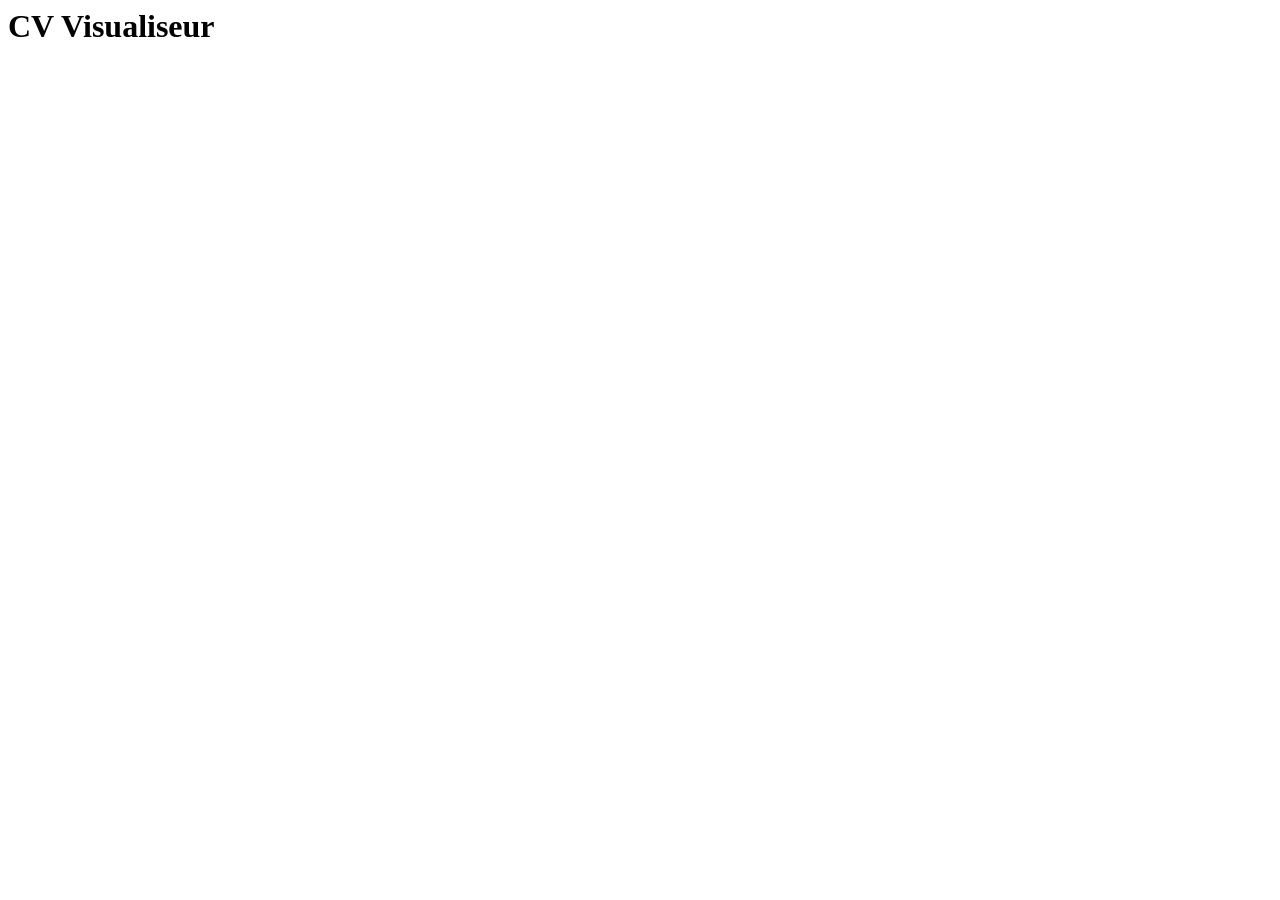
==== index.html @ 085d6fce "index & admin html structure basic" ====
<!DOCTYPE html lang=fr>
<html>

<head>

    <meta charset="UTF-8">
    <meta name="viewport" content="width=device-width, initial-scale=1.0">
    <title>CV Builder</title>

</head>


    <body>

        <h1>CV Visualiseur</h1>


    </body>



</html>
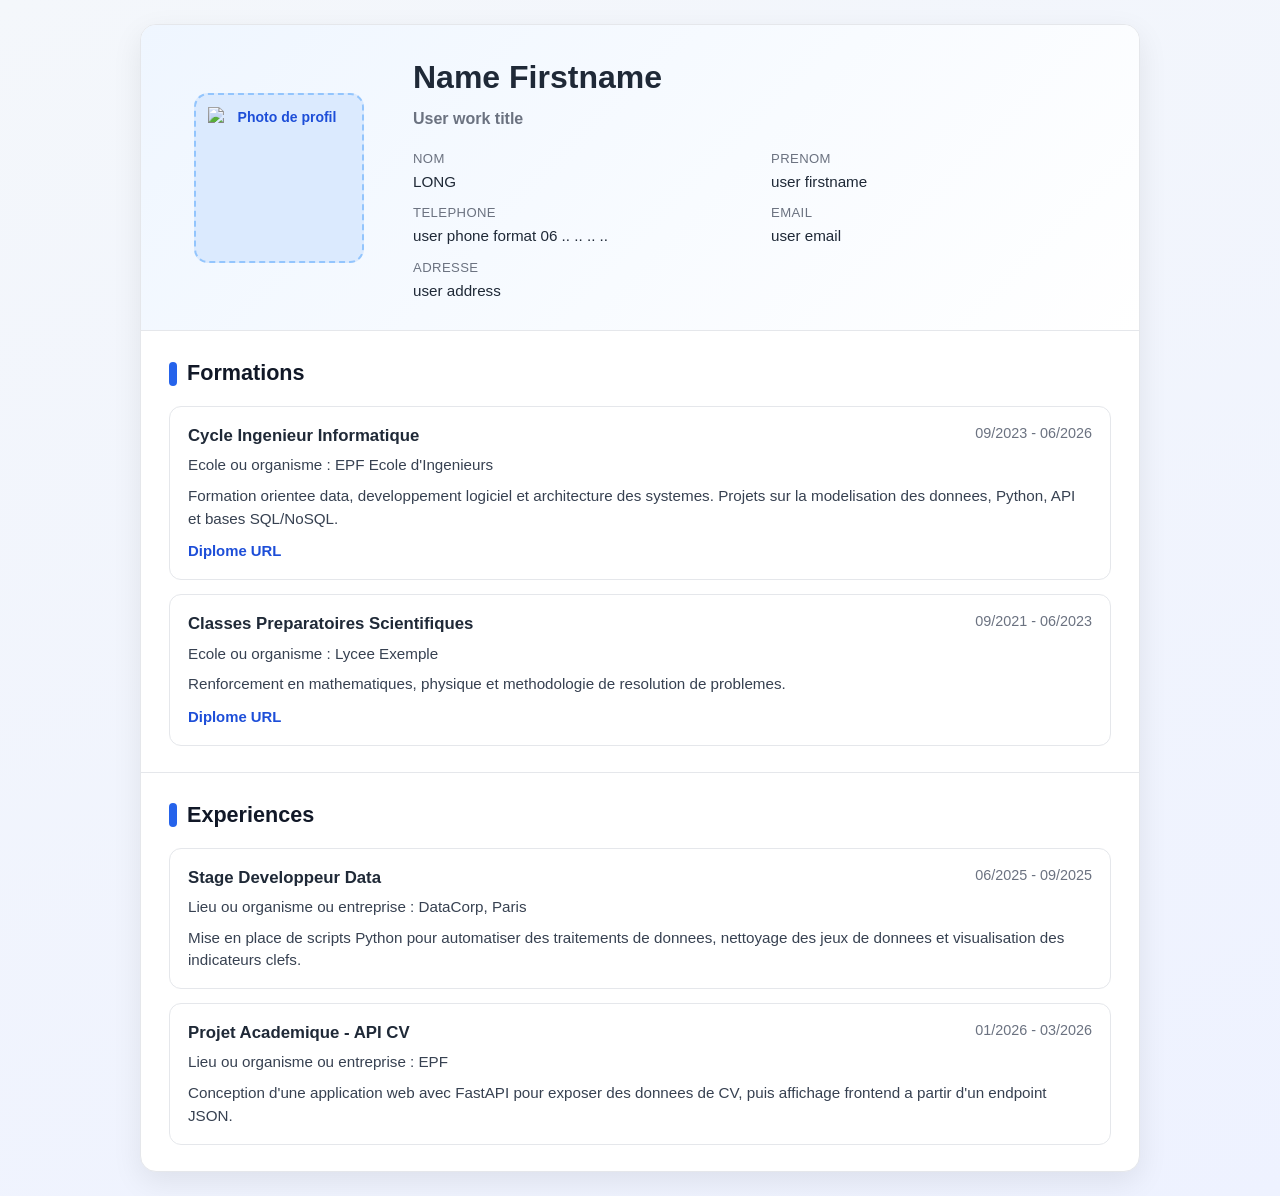
==== commit b7c1575e: "Front page structure and styling" ====
--- a/index.html
+++ b/index.html
@@ -1,22 +1,105 @@
-<!DOCTYPE html lang=fr>
-<html>
+<!doctype html>
+<html lang="fr">
+<head>
+  <meta charset="UTF-8">
+  <meta name="viewport" content="width=device-width, initial-scale=1.0">
+  <title>CV - Firstname Name</title>
+  <link rel="stylesheet" href="css/index.css">
+</head>
+<body>
+  <main class="cv-container">
+    <header class="header">
+      <div class="photo-wrapper">
+        <img class="photo" src="assets/profile_placeholder_img.png" alt="Photo de profil">
+      </div>
 
-<head>
+      <div class="identity">
+        <h1>Name Firstname</h1>
+        <p class="subtitle">User work title</p>
 
-    <meta charset="UTF-8">
-    <meta name="viewport" content="width=device-width, initial-scale=1.0">
-    <title>CV Builder</title>
+        <div class="info-grid">
+          <div class="info-item">
+            <span>Nom</span>
+            LONG
+          </div>
+          <div class="info-item">
+            <span>Prenom</span>
+            user firstname
+          </div>
+          <div class="info-item">
+            <span>Telephone</span>
+            user phone format 06 .. .. .. .. 
+          </div>
+          <div class="info-item">
+            <span>Email</span>
+            user email
+          </div>
+          <div class="info-item">
+            <span>Adresse</span>
+            user address
+          </div>
+        </div>
+      </div>
+    </header>
 
-</head>
+    <section class="section">
+      <h2 class="section-title">Formations</h2>
+      <div class="timeline">
+        <article class="entry">
+          <div class="entry-header">
+            <div class="entry-name">Cycle Ingenieur Informatique</div>
+            <div class="entry-dates">09/2023 - 06/2026</div>
+          </div>
+          <p class="entry-meta">Ecole ou organisme : EPF Ecole d'Ingenieurs</p>
+          <p class="entry-description">
+            Formation orientee data, developpement logiciel et architecture des systemes.
+            Projets sur la modelisation des donnees, Python, API et bases SQL/NoSQL.
+          </p>
+          <a class="diploma-link" href="#" aria-label="Lien vers le diplome">Diplome URL</a>
+        </article>
 
+        <article class="entry">
+          <div class="entry-header">
+            <div class="entry-name">Classes Preparatoires Scientifiques</div>
+            <div class="entry-dates">09/2021 - 06/2023</div>
+          </div>
+          <p class="entry-meta">Ecole ou organisme : Lycee Exemple</p>
+          <p class="entry-description">
+            Renforcement en mathematiques, physique et methodologie de resolution de problemes.
+          </p>
+          <a class="diploma-link" href="#" aria-label="Lien vers le diplome">Diplome URL</a>
+        </article>
+      </div>
+    </section>
 
-    <body>
+    <section class="section">
+      <h2 class="section-title">Experiences</h2>
+      <div class="timeline">
+        <article class="entry">
+          <div class="entry-header">
+            <div class="entry-name">Stage Developpeur Data</div>
+            <div class="entry-dates">06/2025 - 09/2025</div>
+          </div>
+          <p class="entry-meta">Lieu ou organisme ou entreprise : DataCorp, Paris</p>
+          <p class="entry-description">
+            Mise en place de scripts Python pour automatiser des traitements de donnees,
+            nettoyage des jeux de donnees et visualisation des indicateurs clefs.
+          </p>
+        </article>
 
-        <h1>CV Visualiseur</h1>
-
-
-    </body>
-
-
-
-</html>+        <article class="entry">
+          <div class="entry-header">
+            <div class="entry-name">Projet Academique - API CV</div>
+            <div class="entry-dates">01/2026 - 03/2026</div>
+          </div>
+          <p class="entry-meta">Lieu ou organisme ou entreprise : EPF</p>
+          <p class="entry-description">
+            Conception d'une application web avec FastAPI pour exposer des donnees de CV,
+            puis affichage frontend a partir d'un endpoint JSON.
+          </p>
+        </article>
+      </div>
+    </section>
+  </main>
+</body>
+</html>
--- a/css/index.css
+++ b/css/index.css
@@ -0,0 +1,192 @@
+ :root {
+      --bg: #f4f7fb;
+      --card: #ffffff;
+      --text: #1f2937;
+      --muted: #6b7280;
+      --primary: #2563eb;
+      --primary-soft: #dbeafe;
+      --border: #e5e7eb;
+      --shadow: 0 10px 30px rgba(0, 0, 0, 0.08);
+    }
+
+    * {
+      box-sizing: border-box;
+    }
+
+    body {
+      margin: 0;
+      font-family: Arial, Helvetica, sans-serif;
+      background: linear-gradient(160deg, var(--bg) 0%, #eef2ff 100%);
+      color: var(--text);
+      line-height: 1.5;
+      padding: 24px;
+    }
+
+    .cv-container {
+      max-width: 1000px;
+      margin: 0 auto;
+      background: var(--card);
+      border-radius: 16px;
+      box-shadow: var(--shadow);
+      overflow: hidden;
+      border: 1px solid var(--border);
+    }
+
+    .header {
+      display: grid;
+      grid-template-columns: 220px 1fr;
+      gap: 24px;
+      padding: 28px;
+      background: linear-gradient(135deg, #eff6ff 0%, #ffffff 100%);
+      border-bottom: 1px solid var(--border);
+    }
+
+    .photo-wrapper {
+      display: flex;
+      align-items: center;
+      justify-content: center;
+    }
+
+    .photo {
+      width: 170px;
+      height: 170px;
+      border-radius: 14px;
+      border: 2px dashed #93c5fd;
+      background: var(--primary-soft);
+      color: #1d4ed8;
+      display: flex;
+      align-items: center;
+      justify-content: center;
+      text-align: center;
+      padding: 12px;
+      font-weight: bold;
+      font-size: 14px;
+    }
+
+    .identity h1 {
+      margin: 0 0 6px;
+      font-size: 2rem;
+    }
+
+    .identity .subtitle {
+      margin: 0 0 18px;
+      color: var(--muted);
+      font-weight: bold;
+    }
+
+    .info-grid {
+      display: grid;
+      grid-template-columns: repeat(2, minmax(180px, 1fr));
+      gap: 10px 18px;
+      font-size: 0.95rem;
+    }
+
+    .info-item span {
+      display: block;
+      color: var(--muted);
+      font-size: 0.82rem;
+      margin-bottom: 2px;
+      text-transform: uppercase;
+      letter-spacing: 0.4px;
+    }
+
+    .section {
+      padding: 26px 28px;
+    }
+
+    .section + .section {
+      border-top: 1px solid var(--border);
+    }
+
+    .section-title {
+      margin: 0 0 16px;
+      font-size: 1.35rem;
+      color: #111827;
+      display: flex;
+      align-items: center;
+      gap: 10px;
+    }
+
+    .section-title::before {
+      content: "";
+      width: 8px;
+      height: 24px;
+      border-radius: 999px;
+      background: var(--primary);
+      display: inline-block;
+    }
+
+    .timeline {
+      display: grid;
+      gap: 14px;
+    }
+
+    .entry {
+      border: 1px solid var(--border);
+      border-radius: 12px;
+      padding: 16px 18px;
+      background: #ffffff;
+    }
+
+    .entry-header {
+      display: flex;
+      flex-wrap: wrap;
+      justify-content: space-between;
+      gap: 6px 12px;
+      margin-bottom: 6px;
+    }
+
+    .entry-name {
+      font-weight: bold;
+      font-size: 1.05rem;
+    }
+
+    .entry-dates {
+      color: var(--muted);
+      font-size: 0.9rem;
+      white-space: nowrap;
+    }
+
+    .entry-meta {
+      margin: 0 0 8px;
+      color: #374151;
+      font-size: 0.95rem;
+    }
+
+    .entry-description {
+      margin: 0;
+      color: #374151;
+      font-size: 0.95rem;
+    }
+
+    .diploma-link {
+      display: inline-block;
+      margin-top: 10px;
+      color: #1d4ed8;
+      text-decoration: none;
+      font-size: 0.93rem;
+      font-weight: bold;
+    }
+
+    .diploma-link:hover {
+      text-decoration: underline;
+    }
+
+    @media (max-width: 760px) {
+      body {
+        padding: 14px;
+      }
+
+      .header {
+        grid-template-columns: 1fr;
+      }
+
+      .photo {
+        width: 140px;
+        height: 140px;
+      }
+
+      .info-grid {
+        grid-template-columns: 1fr;
+      }
+    }
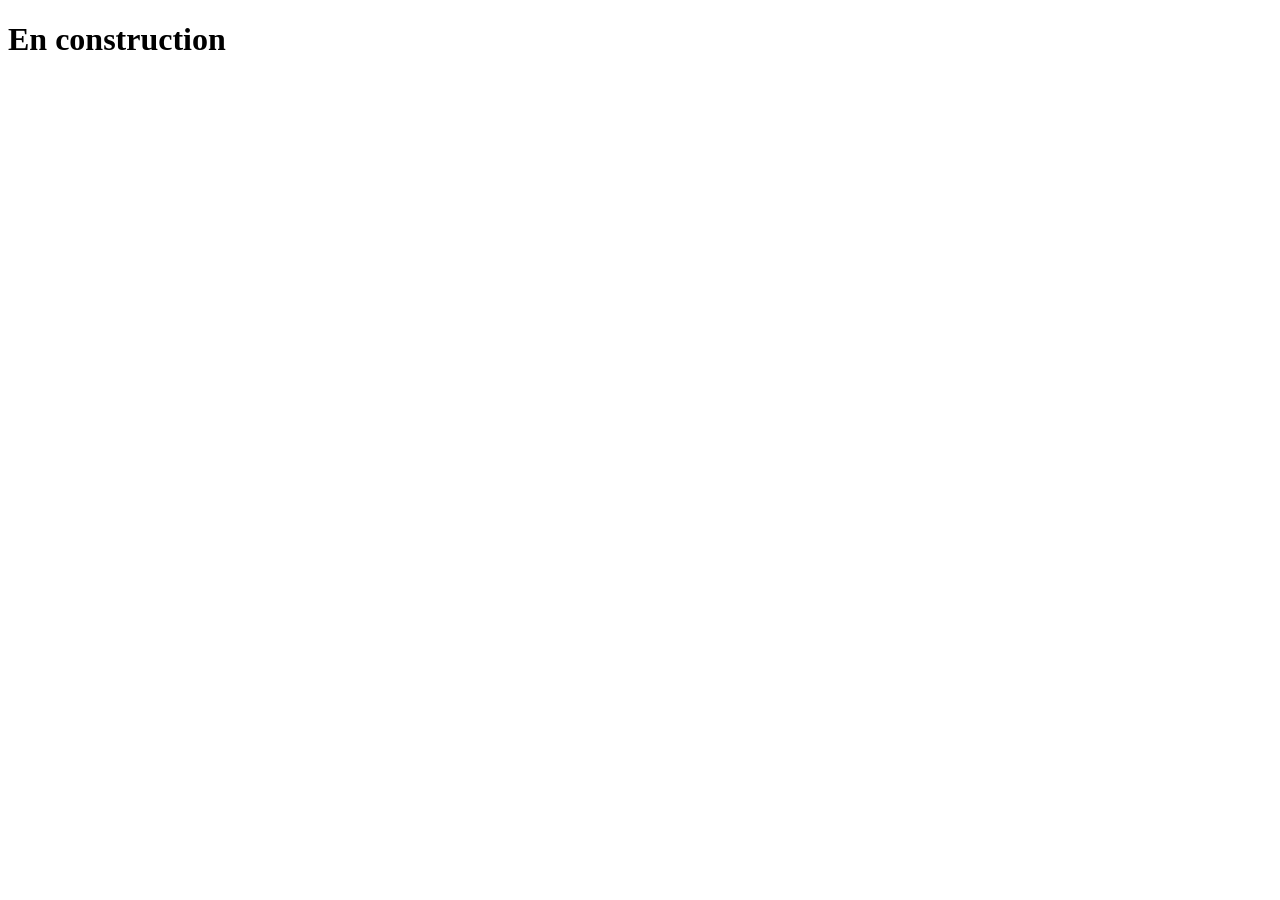
==== commit 262e33e8: "Re-adding boilerplate for index.html Co-authored-by: thomas-hinton <thomas-hinton@users.noreply.gith" ====
--- a/index.html
+++ b/index.html
@@ -1,105 +1,19 @@
-<!doctype html>
+<!DOCTYPE html>
 <html lang="fr">
-<head>
-  <meta charset="UTF-8">
-  <meta name="viewport" content="width=device-width, initial-scale=1.0">
-  <title>CV - Firstname Name</title>
-  <link rel="stylesheet" href="css/index.css">
-</head>
-<body>
-  <main class="cv-container">
-    <header class="header">
-      <div class="photo-wrapper">
-        <img class="photo" src="assets/profile_placeholder_img.png" alt="Photo de profil">
-      </div>
 
-      <div class="identity">
-        <h1>Name Firstname</h1>
-        <p class="subtitle">User work title</p>
+    <head>
+        <title>CV Builder</title>
+        <meta charset="UTF-8">
+        <meta name="viewport" content="width=device-width, initial-scale=1.0">
 
-        <div class="info-grid">
-          <div class="info-item">
-            <span>Nom</span>
-            LONG
-          </div>
-          <div class="info-item">
-            <span>Prenom</span>
-            user firstname
-          </div>
-          <div class="info-item">
-            <span>Telephone</span>
-            user phone format 06 .. .. .. .. 
-          </div>
-          <div class="info-item">
-            <span>Email</span>
-            user email
-          </div>
-          <div class="info-item">
-            <span>Adresse</span>
-            user address
-          </div>
-        </div>
-      </div>
-    </header>
+    </head>
 
-    <section class="section">
-      <h2 class="section-title">Formations</h2>
-      <div class="timeline">
-        <article class="entry">
-          <div class="entry-header">
-            <div class="entry-name">Cycle Ingenieur Informatique</div>
-            <div class="entry-dates">09/2023 - 06/2026</div>
-          </div>
-          <p class="entry-meta">Ecole ou organisme : EPF Ecole d'Ingenieurs</p>
-          <p class="entry-description">
-            Formation orientee data, developpement logiciel et architecture des systemes.
-            Projets sur la modelisation des donnees, Python, API et bases SQL/NoSQL.
-          </p>
-          <a class="diploma-link" href="#" aria-label="Lien vers le diplome">Diplome URL</a>
-        </article>
 
-        <article class="entry">
-          <div class="entry-header">
-            <div class="entry-name">Classes Preparatoires Scientifiques</div>
-            <div class="entry-dates">09/2021 - 06/2023</div>
-          </div>
-          <p class="entry-meta">Ecole ou organisme : Lycee Exemple</p>
-          <p class="entry-description">
-            Renforcement en mathematiques, physique et methodologie de resolution de problemes.
-          </p>
-          <a class="diploma-link" href="#" aria-label="Lien vers le diplome">Diplome URL</a>
-        </article>
-      </div>
-    </section>
+    <body>
+        <h1>En construction</h1>
 
-    <section class="section">
-      <h2 class="section-title">Experiences</h2>
-      <div class="timeline">
-        <article class="entry">
-          <div class="entry-header">
-            <div class="entry-name">Stage Developpeur Data</div>
-            <div class="entry-dates">06/2025 - 09/2025</div>
-          </div>
-          <p class="entry-meta">Lieu ou organisme ou entreprise : DataCorp, Paris</p>
-          <p class="entry-description">
-            Mise en place de scripts Python pour automatiser des traitements de donnees,
-            nettoyage des jeux de donnees et visualisation des indicateurs clefs.
-          </p>
-        </article>
 
-        <article class="entry">
-          <div class="entry-header">
-            <div class="entry-name">Projet Academique - API CV</div>
-            <div class="entry-dates">01/2026 - 03/2026</div>
-          </div>
-          <p class="entry-meta">Lieu ou organisme ou entreprise : EPF</p>
-          <p class="entry-description">
-            Conception d'une application web avec FastAPI pour exposer des donnees de CV,
-            puis affichage frontend a partir d'un endpoint JSON.
-          </p>
-        </article>
-      </div>
-    </section>
-  </main>
-</body>
-</html>
+    </body>
+
+
+</html>
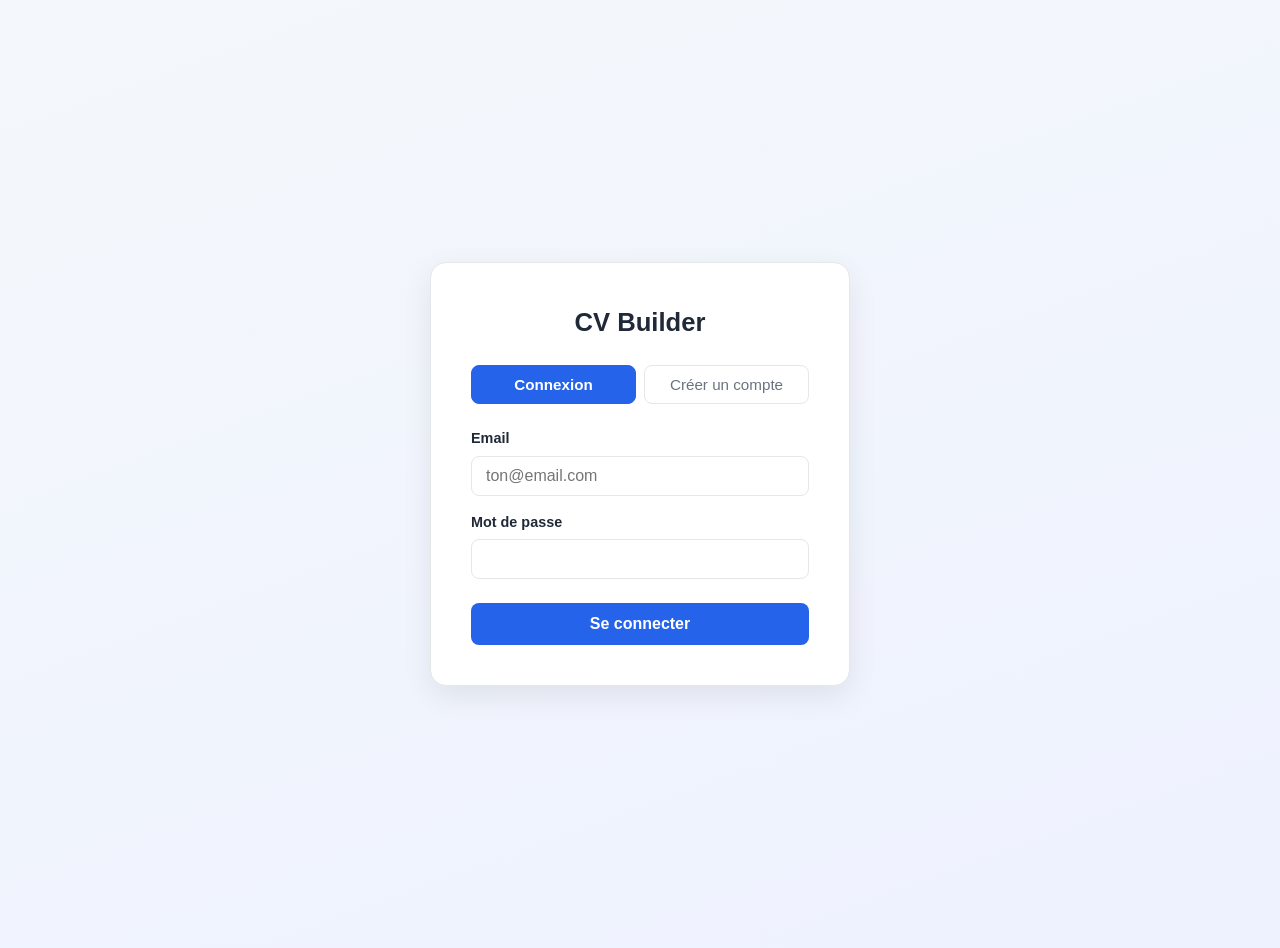
==== commit cfa2dadd: "feat: add login/register page" ====
--- a/index.html
+++ b/index.html
@@ -1,19 +1,165 @@
 <!DOCTYPE html>
 <html lang="fr">
 
-    <head>
-        <title>CV Builder</title>
-        <meta charset="UTF-8">
-        <meta name="viewport" content="width=device-width, initial-scale=1.0">
+<head>
+    <meta charset="UTF-8">
+    <meta name="viewport" content="width=device-width, initial-scale=1.0">
+    <title>CV Builder — Connexion</title>
+    <link rel="icon" href="/assets/logo.png" type="image/png">
+    <link rel="stylesheet" href="/css/index.css">
+    <script src="/js/auth.js" defer></script>
+    <style>
+        .auth-wrapper {
+            min-height: 100vh;
+            display: flex;
+            align-items: center;
+            justify-content: center;
+        }
 
-    </head>
+        .auth-card {
+            background: var(--card);
+            border: 1px solid var(--border);
+            border-radius: 16px;
+            box-shadow: var(--shadow);
+            padding: 40px;
+            width: 100%;
+            max-width: 420px;
+        }
 
+        .auth-card h1 {
+            margin: 0 0 24px;
+            font-size: 1.6rem;
+            text-align: center;
+            color: var(--text);
+        }
 
-    <body>
-        <h1>En construction</h1>
+        .tabs {
+            display: flex;
+            gap: 8px;
+            margin-bottom: 24px;
+        }
 
+        .tabs button {
+            flex: 1;
+            padding: 10px;
+            border: 1px solid var(--border);
+            border-radius: 8px;
+            background: transparent;
+            cursor: pointer;
+            font-size: 0.95rem;
+            color: var(--muted);
+            transition: all 0.15s;
+        }
 
-    </body>
+        .tabs button.active {
+            background: var(--primary);
+            color: #fff;
+            border-color: var(--primary);
+            font-weight: bold;
+        }
 
+        .form-group {
+            display: flex;
+            flex-direction: column;
+            gap: 6px;
+            margin-bottom: 16px;
+        }
 
-</html>+        .form-group label {
+            font-size: 0.9rem;
+            font-weight: 600;
+            color: var(--text);
+        }
+
+        .form-group input {
+            padding: 10px 14px;
+            border: 1px solid var(--border);
+            border-radius: 8px;
+            font-size: 1rem;
+            outline: none;
+            transition: border-color 0.15s;
+        }
+
+        .form-group input:focus {
+            border-color: var(--primary);
+        }
+
+        .btn-primary {
+            width: 100%;
+            padding: 12px;
+            background: var(--primary);
+            color: #fff;
+            border: none;
+            border-radius: 8px;
+            font-size: 1rem;
+            font-weight: bold;
+            cursor: pointer;
+            margin-top: 8px;
+            transition: opacity 0.15s;
+        }
+
+        .btn-primary:disabled {
+            opacity: 0.6;
+            cursor: not-allowed;
+        }
+
+        .error-msg {
+            display: none;
+            color: #dc2626;
+            font-size: 0.88rem;
+            margin-top: 10px;
+            padding: 10px 14px;
+            background: #fef2f2;
+            border: 1px solid #fecaca;
+            border-radius: 8px;
+        }
+    </style>
+</head>
+
+<body>
+    <div class="auth-wrapper">
+        <div class="auth-card">
+            <h1>CV Builder</h1>
+
+            <div class="tabs">
+                <button id="tab-login" data-label="Connexion">Connexion</button>
+                <button id="tab-register" data-label="Créer un compte">Créer un compte</button>
+            </div>
+
+            <!-- Login form -->
+            <form id="login-form">
+                <div class="form-group">
+                    <label for="login-email">Email</label>
+                    <input type="email" id="login-email" autocomplete="email" required placeholder="ton@email.com">
+                </div>
+                <div class="form-group">
+                    <label for="login-password">Mot de passe</label>
+                    <input type="password" id="login-password" autocomplete="current-password" required>
+                </div>
+                <button type="submit" id="btn-login" class="btn-primary" data-label="Se connecter">Se connecter</button>
+                <div id="login-error" class="error-msg"></div>
+            </form>
+
+            <!-- Register form -->
+            <form id="register-form">
+                <div class="form-group">
+                    <label for="register-email">Email</label>
+                    <input type="email" id="register-email" autocomplete="email" required placeholder="ton@email.com">
+                </div>
+                <div class="form-group">
+                    <label for="register-password">Mot de passe</label>
+                    <input type="password" id="register-password" autocomplete="new-password" required placeholder="6 caractères minimum">
+                </div>
+                <div class="form-group">
+                    <label for="register-confirm">Confirmer le mot de passe</label>
+                    <input type="password" id="register-confirm" autocomplete="new-password" required>
+                </div>
+                <button type="submit" id="btn-register" class="btn-primary" data-label="Créer mon compte">Créer mon compte</button>
+                <div id="register-error" class="error-msg"></div>
+            </form>
+
+        </div>
+    </div>
+</body>
+
+</html>
--- a/css/index.css
+++ b/css/index.css
@@ -0,0 +1,192 @@
+ :root {
+      --bg: #f4f7fb;
+      --card: #ffffff;
+      --text: #1f2937;
+      --muted: #6b7280;
+      --primary: #2563eb;
+      --primary-soft: #dbeafe;
+      --border: #e5e7eb;
+      --shadow: 0 10px 30px rgba(0, 0, 0, 0.08);
+    }
+
+    * {
+      box-sizing: border-box;
+    }
+
+    body {
+      margin: 0;
+      font-family: Arial, Helvetica, sans-serif;
+      background: linear-gradient(160deg, var(--bg) 0%, #eef2ff 100%);
+      color: var(--text);
+      line-height: 1.5;
+      padding: 24px;
+    }
+
+    .cv-container {
+      max-width: 1000px;
+      margin: 0 auto;
+      background: var(--card);
+      border-radius: 16px;
+      box-shadow: var(--shadow);
+      overflow: hidden;
+      border: 1px solid var(--border);
+    }
+
+    .header {
+      display: grid;
+      grid-template-columns: 220px 1fr;
+      gap: 24px;
+      padding: 28px;
+      background: linear-gradient(135deg, #eff6ff 0%, #ffffff 100%);
+      border-bottom: 1px solid var(--border);
+    }
+
+    .photo-wrapper {
+      display: flex;
+      align-items: center;
+      justify-content: center;
+    }
+
+    .photo {
+      width: 170px;
+      height: 170px;
+      border-radius: 14px;
+      border: 2px dashed #93c5fd;
+      background: var(--primary-soft);
+      color: #1d4ed8;
+      display: flex;
+      align-items: center;
+      justify-content: center;
+      text-align: center;
+      padding: 12px;
+      font-weight: bold;
+      font-size: 14px;
+    }
+
+    .identity h1 {
+      margin: 0 0 6px;
+      font-size: 2rem;
+    }
+
+    .identity .subtitle {
+      margin: 0 0 18px;
+      color: var(--muted);
+      font-weight: bold;
+    }
+
+    .info-grid {
+      display: grid;
+      grid-template-columns: repeat(2, minmax(180px, 1fr));
+      gap: 10px 18px;
+      font-size: 0.95rem;
+    }
+
+    .info-item span {
+      display: block;
+      color: var(--muted);
+      font-size: 0.82rem;
+      margin-bottom: 2px;
+      text-transform: uppercase;
+      letter-spacing: 0.4px;
+    }
+
+    .section {
+      padding: 26px 28px;
+    }
+
+    .section + .section {
+      border-top: 1px solid var(--border);
+    }
+
+    .section-title {
+      margin: 0 0 16px;
+      font-size: 1.35rem;
+      color: #111827;
+      display: flex;
+      align-items: center;
+      gap: 10px;
+    }
+
+    .section-title::before {
+      content: "";
+      width: 8px;
+      height: 24px;
+      border-radius: 999px;
+      background: var(--primary);
+      display: inline-block;
+    }
+
+    .timeline {
+      display: grid;
+      gap: 14px;
+    }
+
+    .entry {
+      border: 1px solid var(--border);
+      border-radius: 12px;
+      padding: 16px 18px;
+      background: #ffffff;
+    }
+
+    .entry-header {
+      display: flex;
+      flex-wrap: wrap;
+      justify-content: space-between;
+      gap: 6px 12px;
+      margin-bottom: 6px;
+    }
+
+    .entry-name {
+      font-weight: bold;
+      font-size: 1.05rem;
+    }
+
+    .entry-dates {
+      color: var(--muted);
+      font-size: 0.9rem;
+      white-space: nowrap;
+    }
+
+    .entry-meta {
+      margin: 0 0 8px;
+      color: #374151;
+      font-size: 0.95rem;
+    }
+
+    .entry-description {
+      margin: 0;
+      color: #374151;
+      font-size: 0.95rem;
+    }
+
+    .diploma-link {
+      display: inline-block;
+      margin-top: 10px;
+      color: #1d4ed8;
+      text-decoration: none;
+      font-size: 0.93rem;
+      font-weight: bold;
+    }
+
+    .diploma-link:hover {
+      text-decoration: underline;
+    }
+
+    @media (max-width: 760px) {
+      body {
+        padding: 14px;
+      }
+
+      .header {
+        grid-template-columns: 1fr;
+      }
+
+      .photo {
+        width: 140px;
+        height: 140px;
+      }
+
+      .info-grid {
+        grid-template-columns: 1fr;
+      }
+    }
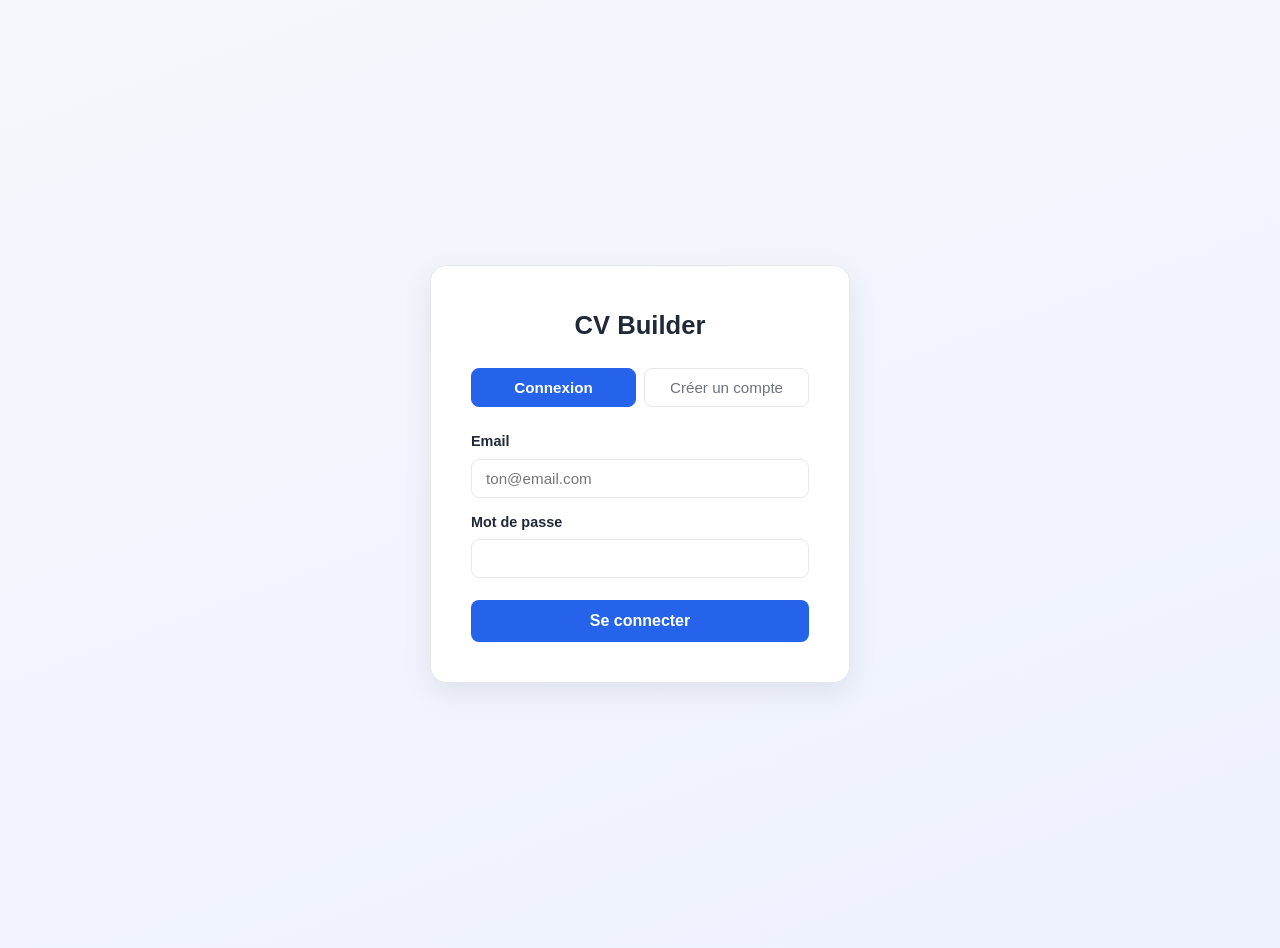
==== commit 11c373f1: "refactor: move inline CSS to index.css, add public CV link - css/index.css: added three new sections" ====
--- a/index.html
+++ b/index.html
@@ -8,112 +8,6 @@
     <link rel="icon" href="/assets/logo.png" type="image/png">
     <link rel="stylesheet" href="/css/index.css">
     <script src="/js/auth.js" defer></script>
-    <style>
-        .auth-wrapper {
-            min-height: 100vh;
-            display: flex;
-            align-items: center;
-            justify-content: center;
-        }
-
-        .auth-card {
-            background: var(--card);
-            border: 1px solid var(--border);
-            border-radius: 16px;
-            box-shadow: var(--shadow);
-            padding: 40px;
-            width: 100%;
-            max-width: 420px;
-        }
-
-        .auth-card h1 {
-            margin: 0 0 24px;
-            font-size: 1.6rem;
-            text-align: center;
-            color: var(--text);
-        }
-
-        .tabs {
-            display: flex;
-            gap: 8px;
-            margin-bottom: 24px;
-        }
-
-        .tabs button {
-            flex: 1;
-            padding: 10px;
-            border: 1px solid var(--border);
-            border-radius: 8px;
-            background: transparent;
-            cursor: pointer;
-            font-size: 0.95rem;
-            color: var(--muted);
-            transition: all 0.15s;
-        }
-
-        .tabs button.active {
-            background: var(--primary);
-            color: #fff;
-            border-color: var(--primary);
-            font-weight: bold;
-        }
-
-        .form-group {
-            display: flex;
-            flex-direction: column;
-            gap: 6px;
-            margin-bottom: 16px;
-        }
-
-        .form-group label {
-            font-size: 0.9rem;
-            font-weight: 600;
-            color: var(--text);
-        }
-
-        .form-group input {
-            padding: 10px 14px;
-            border: 1px solid var(--border);
-            border-radius: 8px;
-            font-size: 1rem;
-            outline: none;
-            transition: border-color 0.15s;
-        }
-
-        .form-group input:focus {
-            border-color: var(--primary);
-        }
-
-        .btn-primary {
-            width: 100%;
-            padding: 12px;
-            background: var(--primary);
-            color: #fff;
-            border: none;
-            border-radius: 8px;
-            font-size: 1rem;
-            font-weight: bold;
-            cursor: pointer;
-            margin-top: 8px;
-            transition: opacity 0.15s;
-        }
-
-        .btn-primary:disabled {
-            opacity: 0.6;
-            cursor: not-allowed;
-        }
-
-        .error-msg {
-            display: none;
-            color: #dc2626;
-            font-size: 0.88rem;
-            margin-top: 10px;
-            padding: 10px 14px;
-            background: #fef2f2;
-            border: 1px solid #fecaca;
-            border-radius: 8px;
-        }
-    </style>
 </head>
 
 <body>
@@ -148,7 +42,7 @@
                 </div>
                 <div class="form-group">
                     <label for="register-password">Mot de passe</label>
-                    <input type="password" id="register-password" autocomplete="new-password" required placeholder="6 caractères minimum">
+                    <input type="password" id="register-password" autocomplete="new-password" required placeholder="8 caractères minimum">
                 </div>
                 <div class="form-group">
                     <label for="register-confirm">Confirmer le mot de passe</label>
--- a/css/index.css
+++ b/css/index.css
@@ -189,4 +189,280 @@
       .info-grid {
         grid-template-columns: 1fr;
       }
-    }+    }
+
+/* ==========================================================================
+   Shared form components — used by both auth and admin pages
+   ========================================================================== */
+
+.form-group {
+    display: flex;
+    flex-direction: column;
+    gap: 6px;
+    margin-bottom: 14px;
+}
+
+.form-group label {
+    font-size: 0.9rem;
+    font-weight: 600;
+    color: var(--text);
+}
+
+.form-group input[type="text"],
+.form-group input[type="email"],
+.form-group input[type="tel"],
+.form-group input[type="date"],
+.form-group input[type="password"],
+.form-group textarea {
+    padding: 10px 14px;
+    border: 1px solid var(--border);
+    border-radius: 8px;
+    font-size: 0.95rem;
+    outline: none;
+    transition: border-color 0.15s;
+    font-family: inherit;
+}
+
+.form-group input:focus,
+.form-group textarea:focus {
+    border-color: var(--primary);
+}
+
+.form-group textarea {
+    resize: vertical;
+    min-height: 70px;
+}
+
+.btn-primary {
+    padding: 10px 22px;
+    background: var(--primary);
+    color: #fff;
+    border: none;
+    border-radius: 8px;
+    font-size: 0.95rem;
+    font-weight: bold;
+    cursor: pointer;
+    margin-top: 6px;
+    transition: opacity 0.15s;
+}
+
+.btn-primary:hover  { opacity: 0.9; }
+.btn-primary:disabled { opacity: 0.6; cursor: not-allowed; }
+
+.msg {
+    display: none;
+    padding: 8px 14px;
+    border-radius: 8px;
+    font-size: 0.88rem;
+    margin-top: 10px;
+}
+
+.msg-ok    { background: #f0fdf4; border: 1px solid #bbf7d0; color: #15803d; }
+.msg-error { background: #fef2f2; border: 1px solid #fecaca; color: #dc2626; }
+
+
+/* ==========================================================================
+   Auth page — index.html
+   ========================================================================== */
+
+.auth-wrapper {
+    min-height: 100vh;
+    display: flex;
+    align-items: center;
+    justify-content: center;
+}
+
+.auth-card {
+    background: var(--card);
+    border: 1px solid var(--border);
+    border-radius: 16px;
+    box-shadow: var(--shadow);
+    padding: 40px;
+    width: 100%;
+    max-width: 420px;
+}
+
+.auth-card h1 {
+    margin: 0 0 24px;
+    font-size: 1.6rem;
+    text-align: center;
+    color: var(--text);
+}
+
+/* Full-width buttons inside the auth card */
+.auth-card .btn-primary {
+    width: 100%;
+    padding: 12px;
+    font-size: 1rem;
+    margin-top: 8px;
+}
+
+.tabs {
+    display: flex;
+    gap: 8px;
+    margin-bottom: 24px;
+}
+
+.tabs button {
+    flex: 1;
+    padding: 10px;
+    border: 1px solid var(--border);
+    border-radius: 8px;
+    background: transparent;
+    cursor: pointer;
+    font-size: 0.95rem;
+    color: var(--muted);
+    transition: all 0.15s;
+}
+
+.tabs button.active {
+    background: var(--primary);
+    color: #fff;
+    border-color: var(--primary);
+    font-weight: bold;
+}
+
+.error-msg {
+    display: none;
+    color: #dc2626;
+    font-size: 0.88rem;
+    margin-top: 10px;
+    padding: 10px 14px;
+    background: #fef2f2;
+    border: 1px solid #fecaca;
+    border-radius: 8px;
+}
+
+
+/* ==========================================================================
+   Admin page — admin.html
+   ========================================================================== */
+
+.topbar {
+    display: flex;
+    align-items: center;
+    justify-content: space-between;
+    padding: 14px 28px;
+    background: var(--card);
+    border-bottom: 1px solid var(--border);
+    box-shadow: 0 2px 8px rgba(0, 0, 0, 0.05);
+}
+
+.topbar h1 {
+    margin: 0;
+    font-size: 1.3rem;
+    color: var(--primary);
+}
+
+.btn-logout {
+    padding: 8px 18px;
+    border: 1px solid var(--border);
+    border-radius: 8px;
+    background: transparent;
+    cursor: pointer;
+    font-size: 0.9rem;
+    color: var(--muted);
+}
+
+.btn-logout:hover { background: #fef2f2; color: #dc2626; border-color: #fecaca; }
+
+.page-content {
+    max-width: 860px;
+    margin: 32px auto;
+    padding: 0 16px;
+    display: flex;
+    flex-direction: column;
+    gap: 24px;
+}
+
+.card {
+    background: var(--card);
+    border: 1px solid var(--border);
+    border-radius: 14px;
+    padding: 28px;
+    box-shadow: var(--shadow);
+}
+
+.card h2 {
+    margin: 0 0 20px;
+    font-size: 1.2rem;
+    border-bottom: 1px solid var(--border);
+    padding-bottom: 10px;
+    color: var(--text);
+}
+
+.form-grid {
+    display: grid;
+    grid-template-columns: 1fr 1fr;
+    gap: 14px 20px;
+}
+
+.form-full { grid-column: 1 / -1; }
+
+.checkbox-group {
+    display: flex;
+    align-items: center;
+    gap: 10px;
+    padding: 10px 0;
+}
+
+.checkbox-group label { font-size: 0.92rem; cursor: pointer; margin: 0; }
+.checkbox-group input[type="checkbox"] { width: 16px; height: 16px; cursor: pointer; }
+
+.btn-delete {
+    padding: 5px 12px;
+    background: transparent;
+    border: 1px solid #fecaca;
+    border-radius: 6px;
+    color: #dc2626;
+    font-size: 0.82rem;
+    cursor: pointer;
+}
+
+.btn-delete:hover { background: #fef2f2; }
+
+.list-item {
+    display: flex;
+    justify-content: space-between;
+    align-items: center;
+    padding: 10px 14px;
+    background: var(--bg);
+    border-radius: 8px;
+    margin-bottom: 8px;
+    font-size: 0.93rem;
+    gap: 10px;
+}
+
+.list-item span { flex: 1; }
+
+.empty { color: var(--muted); font-size: 0.9rem; font-style: italic; }
+
+.info-text {
+    font-size: 0.88rem;
+    color: var(--muted);
+    margin: -10px 0 14px;
+}
+
+.cv-link {
+    color: var(--primary);
+    text-decoration: none;
+    font-weight: 600;
+}
+
+.cv-link:hover { text-decoration: underline; }
+
+.section-status {
+    font-size: 0.9rem;
+    color: var(--primary);
+    margin-bottom: 14px;
+    font-style: italic;
+}
+
+.divider {
+    border: none;
+    border-top: 1px solid var(--border);
+    margin: 20px 0;
+}
+
+@media (max-width: 600px) {
+    .form-grid { grid-template-columns: 1fr; }
